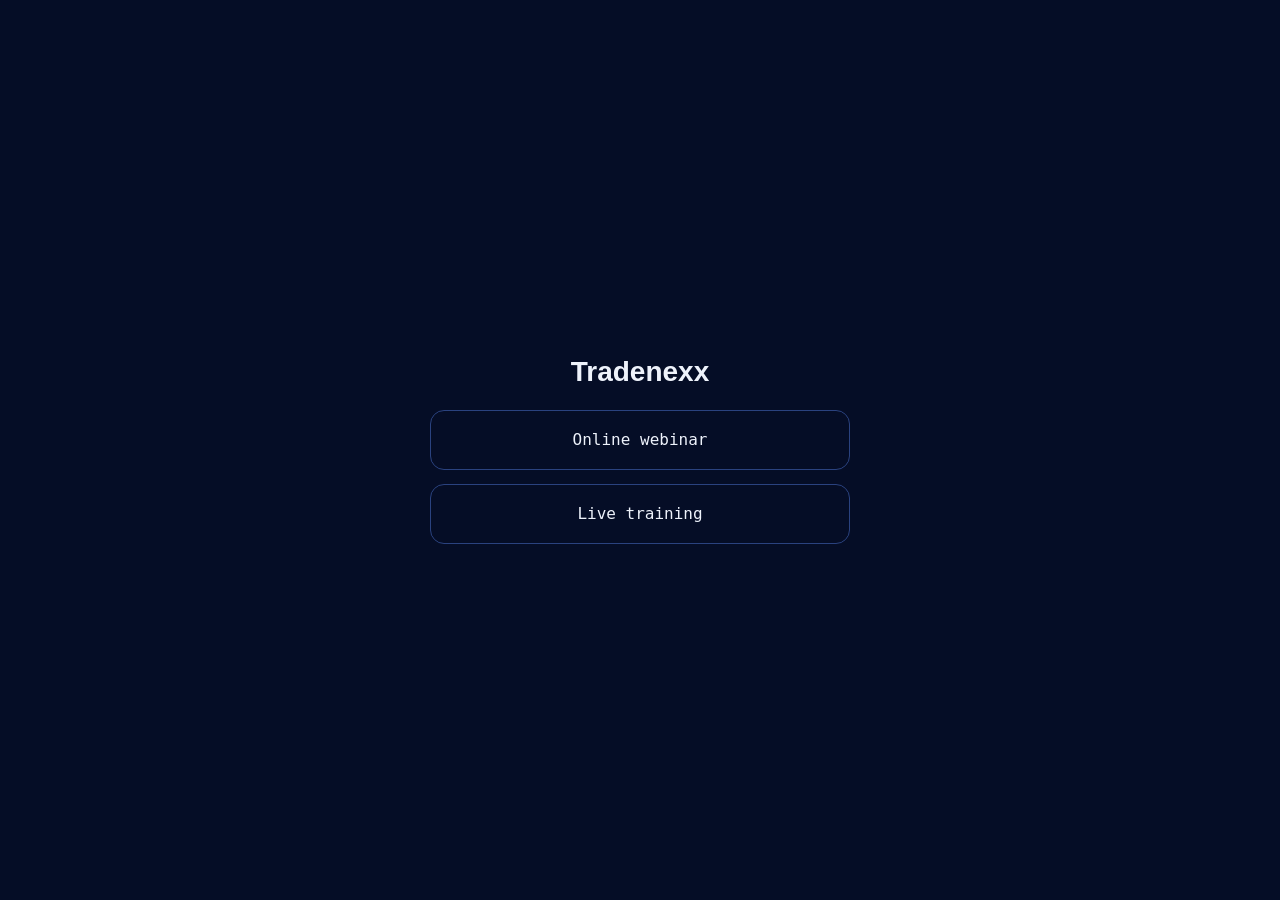
==== index.html @ f8b67845 "Tradenexx landing pages: online webinar and live training Two static pages (GitHub Pages), registrat" ====
<!doctype html><html lang="en"><head><meta charset="utf-8"><meta name="viewport" content="width=device-width,initial-scale=1"><title>Tradenexx</title><meta name="theme-color" content="#050d26"><meta name="robots" content="noindex, nofollow">
<style>body{margin:0;min-height:100vh;display:grid;place-items:center;background:#050d26;color:#eef2fb;font:16px/1.6 "IBM Plex Mono",ui-monospace,monospace}main{display:grid;gap:14px;width:min(420px,88vw);text-align:center}h1{font:700 28px Tahoma,Verdana,sans-serif;margin:0 0 8px}a{display:block;padding:16px;border:1px solid #2a427f;border-radius:14px;color:#eef2fb;text-decoration:none}a:hover{background:#0e2255}</style></head>
<body><main><h1>Tradenexx</h1><a href="webinar/">Online webinar</a><a href="event/">Live training</a></main></body></html>
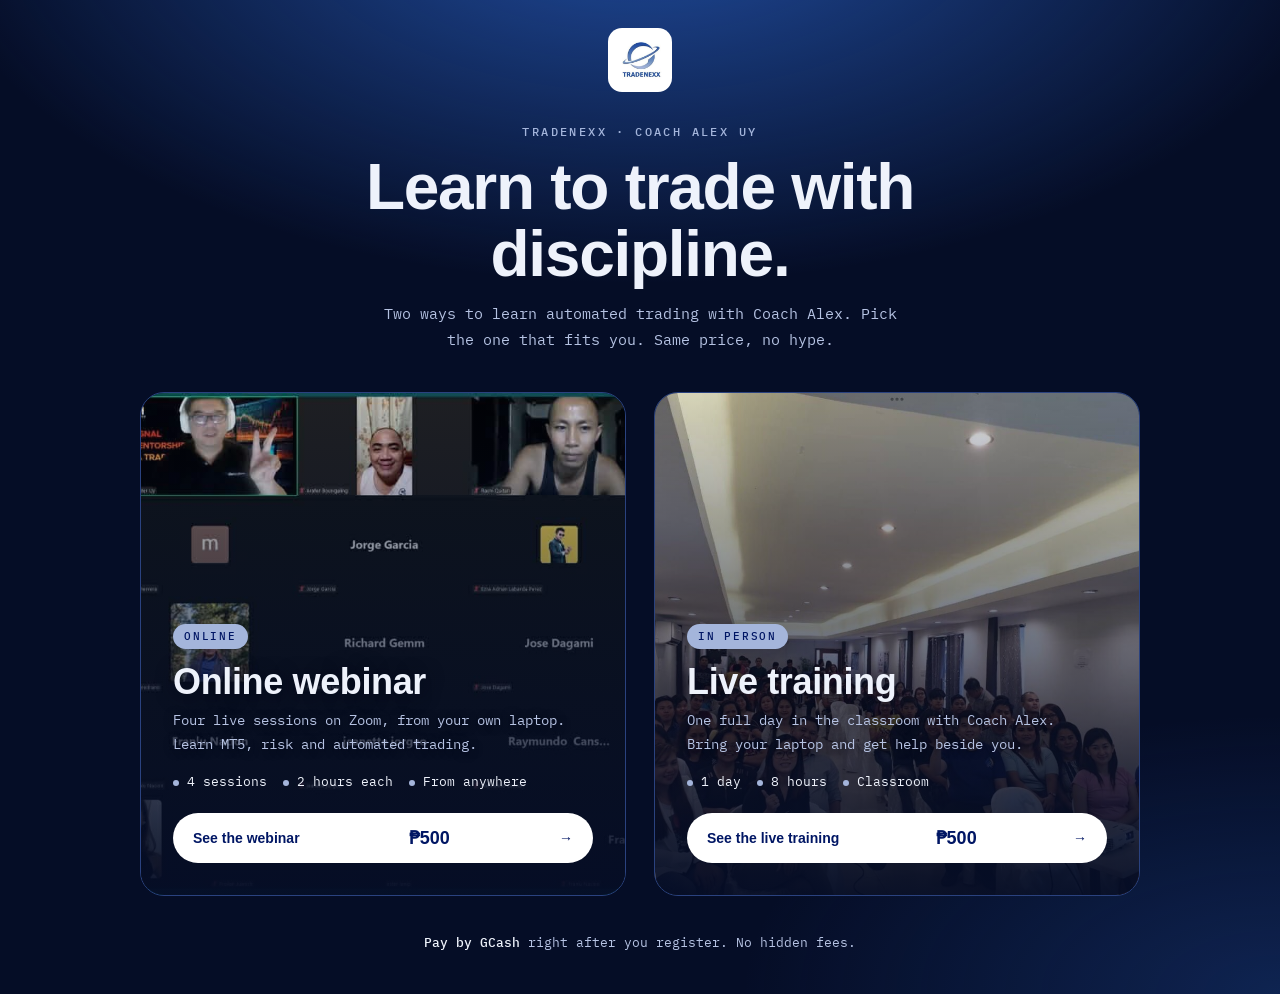
==== commit 7af02144: "New chooser page for the main domain Co-Authored-By: Claude Sonnet 5.5 <noreply@anthropic.com>" ====
--- a/index.html
+++ b/index.html
@@ -1,3 +1,74 @@
-<!doctype html><html lang="en"><head><meta charset="utf-8"><meta name="viewport" content="width=device-width,initial-scale=1"><title>Tradenexx</title><meta name="theme-color" content="#050d26"><meta name="robots" content="noindex, nofollow">
-<style>body{margin:0;min-height:100vh;display:grid;place-items:center;background:#050d26;color:#eef2fb;font:16px/1.6 "IBM Plex Mono",ui-monospace,monospace}main{display:grid;gap:14px;width:min(420px,88vw);text-align:center}h1{font:700 28px Tahoma,Verdana,sans-serif;margin:0 0 8px}a{display:block;padding:16px;border:1px solid #2a427f;border-radius:14px;color:#eef2fb;text-decoration:none}a:hover{background:#0e2255}</style></head>
-<body><main><h1>Tradenexx</h1><a href="webinar/">Online webinar</a><a href="event/">Live training</a></main></body></html>
+<!doctype html><html lang="en"><head><meta charset="utf-8"><meta name="viewport" content="width=device-width,initial-scale=1">
+<title>Tradenexx | Learn automated trading with Coach Alex Uy</title>
+<meta name="description" content="Choose how you want to learn with Coach Alex Uy: a 4-session online webinar or a one-day live classroom training. Just 500 pesos.">
+<meta name="theme-color" content="#050d26"><meta name="robots" content="noindex, nofollow">
+<link rel="icon" type="image/png" href="assets/favicon.png">
+<link rel="preconnect" href="https://fonts.googleapis.com"><link rel="preconnect" href="https://fonts.gstatic.com" crossorigin>
+<link href="https://fonts.googleapis.com/css2?family=IBM+Plex+Mono:wght@400;500&display=swap" rel="stylesheet">
+<style>
+:root{--canvas:#050d26;--panel:#0a1a44;--line:#2a427f;--soft:#A4B5DB;--text:#eef2fb;--text-2:#b6c3e3;--ease:cubic-bezier(.22,.8,.24,1);--head:Tahoma,"Segoe UI",Verdana,sans-serif;--body:"IBM Plex Mono",ui-monospace,Consolas,monospace}
+*{box-sizing:border-box;margin:0}
+html{background:var(--canvas)}
+body{min-height:100vh;color:var(--text);font:400 15px/1.7 var(--body);-webkit-font-smoothing:antialiased;display:flex;flex-direction:column;align-items:center;padding:28px clamp(16px,5vw,64px) 40px;position:relative;overflow-x:hidden;background:radial-gradient(ellipse 80% 55% at 50% -10%,#214EA2 0%,rgba(33,78,162,0) 70%),radial-gradient(ellipse 60% 40% at 100% 100%,rgba(33,78,162,.35),rgba(33,78,162,0) 70%),var(--canvas)}
+a{color:inherit;text-decoration:none}
+:focus-visible{outline:2px solid #fff;outline-offset:3px;border-radius:6px}
+.logo{width:64px;height:64px;border-radius:14px;background:#fff;padding:6px;object-fit:contain;animation:rise .8s var(--ease) both}
+.top{text-align:center;max-width:720px;margin:34px auto 40px}
+.eyebrow{font:500 12px/1 var(--body);letter-spacing:.2em;text-transform:uppercase;color:var(--soft);animation:rise .8s .1s var(--ease) both}
+h1{font:700 clamp(34px,6.4vw,64px)/1.04 var(--head);letter-spacing:-.02em;margin:16px 0 14px;animation:rise .8s .18s var(--ease) both}
+.sub{color:var(--text-2);max-width:520px;margin:0 auto;animation:rise .8s .26s var(--ease) both}
+.cards{display:grid;grid-template-columns:repeat(2,1fr);gap:clamp(14px,2.4vw,28px);width:min(1000px,100%)}
+.card{position:relative;display:flex;flex-direction:column;justify-content:flex-end;min-height:clamp(380px,56vh,520px);border-radius:24px;overflow:hidden;border:1px solid var(--line);background:var(--panel);isolation:isolate;transition:transform .5s var(--ease),border-color .4s,box-shadow .5s var(--ease);animation:rise .9s var(--ease) both}
+.card:nth-child(1){animation-delay:.34s}.card:nth-child(2){animation-delay:.46s}
+.card img{position:absolute;inset:0;width:100%;height:100%;object-fit:cover;z-index:-2;transition:transform 1.2s var(--ease)}
+.card::before{content:"";position:absolute;inset:0;z-index:-1;background:linear-gradient(180deg,rgba(5,13,38,.15) 0%,rgba(5,13,38,.55) 45%,rgba(5,13,38,.96) 100%)}
+.card:hover{transform:translateY(-6px);border-color:var(--soft);box-shadow:0 24px 70px rgba(0,22,100,.55)}
+.card:hover img{transform:scale(1.06)}
+.body{padding:clamp(20px,3vw,32px)}
+.tag{display:inline-block;font:500 11px/1 var(--body);letter-spacing:.16em;text-transform:uppercase;color:#001664;background:var(--soft);padding:7px 11px;border-radius:999px}
+.card h2{font:700 clamp(26px,3.4vw,36px)/1.08 var(--head);margin:14px 0 8px;letter-spacing:-.01em;text-shadow:0 2px 18px rgba(3,8,24,.8)}
+.card p{color:var(--text-2);font-size:14px;max-width:400px;text-shadow:0 1px 10px rgba(3,8,24,.9)}
+.facts{display:flex;flex-wrap:wrap;gap:8px 16px;margin:14px 0 20px;font-size:13px;color:var(--text)}
+.facts span::before{content:"";display:inline-block;width:6px;height:6px;border-radius:50%;background:var(--soft);margin-right:8px;vertical-align:middle}
+.go{display:flex;align-items:center;justify-content:space-between;gap:12px;background:#fff;color:#001664;font:700 14px/1 var(--head);padding:16px 20px;border-radius:999px;transition:background .3s,gap .3s var(--ease)}
+.go b{font:700 18px/1 var(--head)}
+.go i{font-style:normal;transition:transform .35s var(--ease)}
+.card:hover .go{background:var(--soft)}
+.card:hover .go i{transform:translateX(6px)}
+.foot{margin-top:36px;text-align:center;color:var(--text-2);font-size:13px;animation:rise .9s .6s var(--ease) both}
+.foot strong{color:var(--text);font-weight:500}
+@keyframes rise{from{opacity:0;transform:translateY(22px)}to{opacity:1;transform:none}}
+@media (max-width:760px){.cards{grid-template-columns:1fr}.card{min-height:380px}.top{margin:26px auto 28px}}
+@media (prefers-reduced-motion:reduce){*{animation:none!important;transition:none!important}}
+</style></head>
+<body>
+<img class="logo" src="assets/favicon.png" alt="Tradenexx" width="64" height="64">
+<header class="top">
+  <div class="eyebrow">Tradenexx · Coach Alex Uy</div>
+  <h1>Learn to trade with discipline.</h1>
+  <p class="sub">Two ways to learn automated trading with Coach Alex. Pick the one that fits you. Same price, no hype.</p>
+</header>
+<main class="cards">
+  <a class="card" href="webinar/">
+    <img src="assets/img/zoom2.jpg" alt="A full Zoom room of attendees during a Tradenexx webinar" width="960" height="640">
+    <div class="body">
+      <span class="tag">Online</span>
+      <h2>Online webinar</h2>
+      <p>Four live sessions on Zoom, from your own laptop. Learn MT5, risk and automated trading.</p>
+      <div class="facts"><span>4 sessions</span><span>2 hours each</span><span>From anywhere</span></div>
+      <div class="go"><span>See the webinar</span><b>₱500</b><i>→</i></div>
+    </div>
+  </a>
+  <a class="card" href="event/">
+    <img src="assets/img/hall.jpg" alt="A full training hall at a past Tradenexx event" width="960" height="640">
+    <div class="body">
+      <span class="tag">In person</span>
+      <h2>Live training</h2>
+      <p>One full day in the classroom with Coach Alex. Bring your laptop and get help beside you.</p>
+      <div class="facts"><span>1 day</span><span>8 hours</span><span>Classroom</span></div>
+      <div class="go"><span>See the live training</span><b>₱500</b><i>→</i></div>
+    </div>
+  </a>
+</main>
+<p class="foot"><strong>Pay by GCash</strong> right after you register. No hidden fees.</p>
+</body></html>
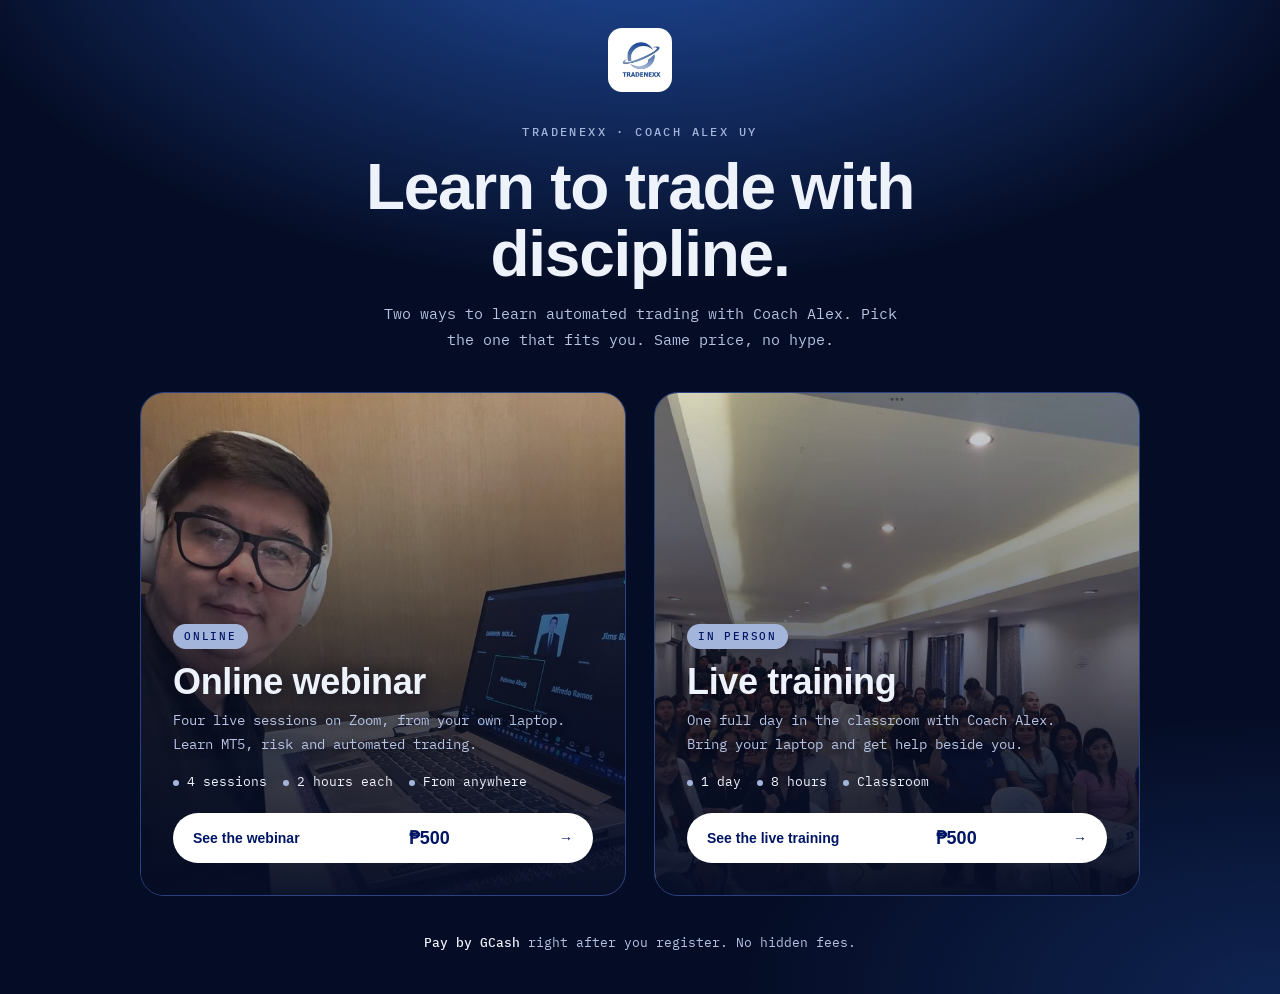
==== commit e7edbb29: "Chooser: use Alex's desk photo on the webinar card and as share image Co-Authored-By: Claude Sonnet " ====
--- a/index.html
+++ b/index.html
@@ -1,4 +1,4 @@
-<!doctype html><html lang="en"><head><meta charset="utf-8"><meta name="viewport" content="width=device-width,initial-scale=1">
+﻿<!doctype html><html lang="en"><head><meta charset="utf-8"><meta name="viewport" content="width=device-width,initial-scale=1">
 <title>Tradenexx | Learn automated trading with Coach Alex Uy</title>
 <meta name="description" content="Choose how you want to learn with Coach Alex Uy: a 4-session online webinar or a one-day live classroom training. Just 500 pesos.">
 <meta name="theme-color" content="#050d26"><meta name="robots" content="noindex, nofollow">
@@ -40,7 +40,12 @@
 @keyframes rise{from{opacity:0;transform:translateY(22px)}to{opacity:1;transform:none}}
 @media (max-width:760px){.cards{grid-template-columns:1fr}.card{min-height:380px}.top{margin:26px auto 28px}}
 @media (prefers-reduced-motion:reduce){*{animation:none!important;transition:none!important}}
-</style></head>
+</style><link rel="canonical" href="https://founderalexanderuy.com/">
+<meta property="og:site_name" content="Tradenexx"><meta property="og:locale" content="en_PH"><meta property="og:type" content="website">
+<meta property="og:title" content="Tradenexx | Learn automated trading with Coach Alex Uy">
+<meta property="og:description" content="Choose how you want to learn with Coach Alex Uy: a 4-session online webinar or a one-day live classroom training. Just 500 pesos.">
+<meta property="og:url" content="https://founderalexanderuy.com/"><meta property="og:image" content="https://founderalexanderuy.com/assets/img/hall.jpg"><meta name="twitter:card" content="summary_large_image">
+</head>
 <body>
 <img class="logo" src="assets/favicon.png" alt="Tradenexx" width="64" height="64">
 <header class="top">
@@ -50,7 +55,7 @@
 </header>
 <main class="cards">
   <a class="card" href="webinar/">
-    <img src="assets/img/zoom2.jpg" alt="A full Zoom room of attendees during a Tradenexx webinar" width="960" height="640">
+    <img src="assets/img/alexdesk.jpg" alt="Coach Alex at his desk, ready for a live Tradenexx webinar" width="960" height="640">
     <div class="body">
       <span class="tag">Online</span>
       <h2>Online webinar</h2>
